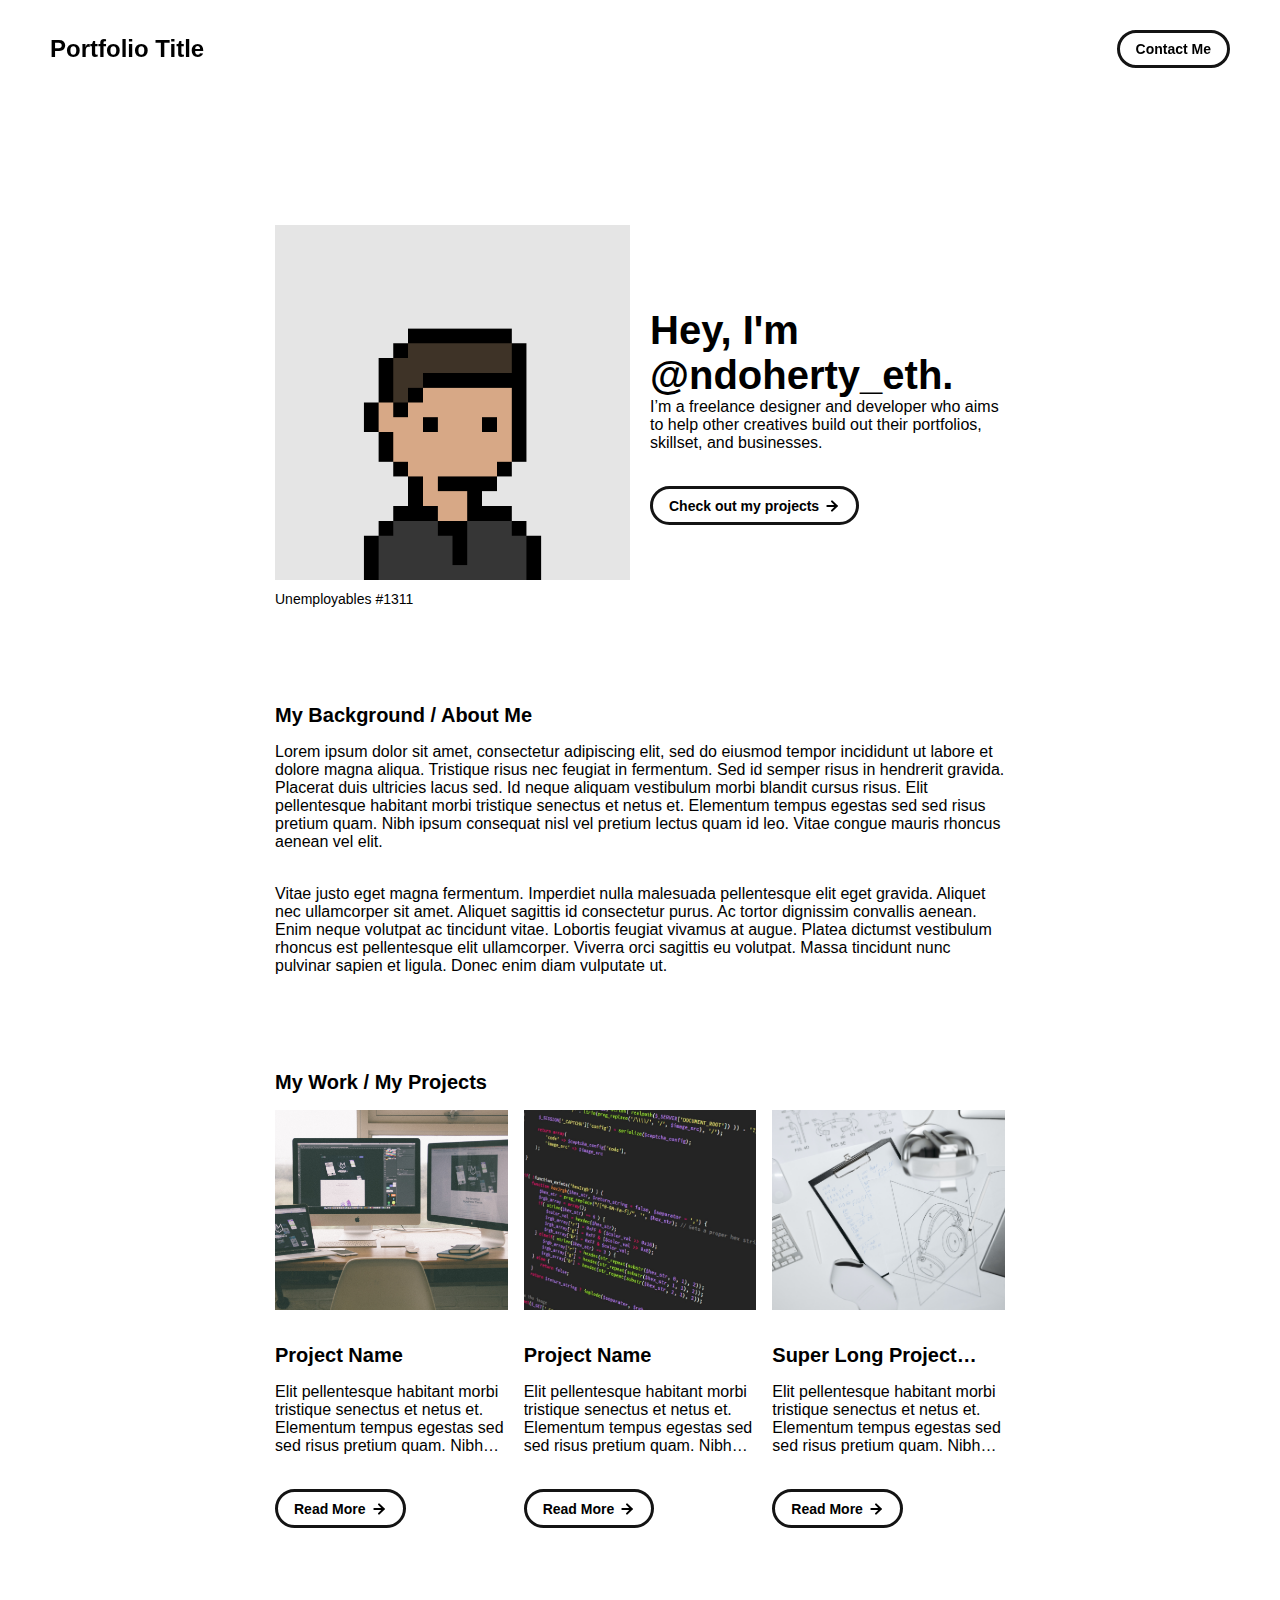
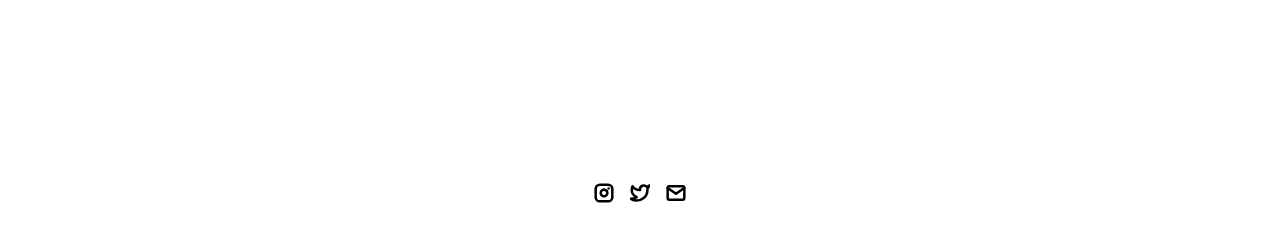
==== index.html @ e97f797e "Initial commit" ====
<!DOCTYPE html>
<html lang="en">
	<head>
		<meta charset="utf-8">

    <!-- 
      TODO

      Upload your Unemployable (or whatever photo you like) to the assets/images folder
      and change the name of the image below to match the uploaded one

      Change the title in the <title> tag to whatever you would like the title of your portfolio to be

      This should be the same across all pages.
     -->
    <link rel="icon" href="./assets/images/1311.png" />
		<title>Unemployables Portfolio</title>
    <meta name="description" content="A portfolio template for the Unemployables community.">
    <meta name="viewport" content="width=device-width, initial-scale=1" />

		<link rel="stylesheet" href="./css/layout.css">
    <link rel="stylesheet" href="./css/typography.css">
    <link rel="stylesheet" href="./css/utilities.css">

		<script defer src="./js/script.js"></script>
	</head>
	<body>
    <!-- NAVBAR -->
    <div class="navbar">
      <a class="nav-title-link" href="./index.html">
        <!-- TODO - Change the "Portfolio Title" to whatever you want displayed in the top left -->
        <span class="nav-title">Portfolio Title</span>
         <!-- TODO - Change the email after 'mailto:' to your email address for contact -->
        <a class="button" href="mailto:whitevans.eth@gmail.com">
          <span class="button-text">Contact Me</span>
        </a>
      </a>
    </div>

    <!-- MAIN PAGE CONTENT -->
    <div id="main-content">

      <!-- PORTFOLIO HEADER -->
      <div id="portfolio-header">
        <div id="portfolio-header-image-container">
          <!-- 
            TODO

            - Change the img "src" attribute to point to the Unemployable image you uploaded (or whatever image).
            - Change the number to point to your Unemployable & replace the OpenSea link with your own
            - If you aren't using an Unemployable as your image, remove the entire "a" element
          -->
          <img src="./assets/images/1311.png" class="portfolio-header-image">
          <a class="no-underline" target="_blank" href="https://opensea.io/assets/0xe0be388ab81c47b0f098d2030a1c9ef190691a8a/1311">
            <span class="image-caption">Unemployables #1311</span>
          </a>
        </div>

          <!-- 
            TODO

            - Change the main-title to whatver you want
            - Change the body-text after that to a quick introduction to what you do
            - Edit the button text if you feel like it. It will link to the projects section below.
          -->
        <div id="portfolio-header-text-container">
            <div class="header-text">
              <span class="main-title">Hey, I'm @ndoherty_eth.</span>
              <div class="body-text">I’m a freelance designer and developer who aims to help other creatives build out their portfolios, skillset, and businesses.</div>
            </div>
            <a class="button" id="my-work-link">
              <span class="button-text">Check out my projects</span> 
              <image src="./assets/icons/arrow-right.svg" class="right-arrow-icon"/>
            </a>
        </div>
      </div>

      <!-- ABOUT SECTION -->
      <!-- 
        TODO

        - Change the subheader-text to whatever header you want
        - Add paragraphs using the <div class="body-text"></div> elements in the "about-section-content"
      -->
      <div id="about-section">
        <span class="subheader-text">My Background / About Me</span>
        <div class="about-section-content">
          <div class="body-text">Lorem ipsum dolor sit amet, consectetur adipiscing elit, sed do eiusmod tempor incididunt ut labore et dolore magna aliqua. Tristique risus nec feugiat in fermentum. Sed id semper risus in hendrerit gravida. Placerat duis ultricies lacus sed. Id neque aliquam vestibulum morbi blandit cursus risus. Elit pellentesque habitant morbi tristique senectus et netus et. Elementum tempus egestas sed sed risus pretium quam. Nibh ipsum consequat nisl vel pretium lectus quam id leo. Vitae congue mauris rhoncus aenean vel elit.</div>
          <div class="body-text">Vitae justo eget magna fermentum. Imperdiet nulla malesuada pellentesque elit eget gravida. Aliquet nec ullamcorper sit amet. Aliquet sagittis id consectetur purus. Ac tortor dignissim convallis aenean. Enim neque volutpat ac tincidunt vitae. Lobortis feugiat vivamus at augue. Platea dictumst vestibulum rhoncus est pellentesque elit ullamcorper. Viverra orci sagittis eu volutpat. Massa tincidunt nunc pulvinar sapien et ligula. Donec enim diam vulputate ut.</div>
        </div>
      </div>

      <!-- PROJECTS / MY WORK SECTION -->
      <div id="my-work-section">
        <!-- TODO - Change the subheader-text to whatever you want the Projects section header to say -->
        <span class="subheader-text">My Work / My Projects</span>

        <div class="projects-container">
          <!-- 
            TODO

            This is where the project cards live. Here's a base level project card for you to copy:
            <div class="project-card">
              <img src="./assets/images/IMAGE_NAME" class="project-image">
              <div class="project-card-text-container">
                <div class="subheader-text project-title">PROJECT_NAME</div>
                <div class="body-text project-card-text">SMALL_PROJECT_DESCRIPTION</div>
              </div>
              <a class="button" href="./project-pages/PROJECT_PAGE_NAME.html">
                <span class="button-text">Read More</span>
                <image src="./assets/icons/arrow-right.svg" class="right-arrow-icon"/>
              </a>
            </div>

            - To add a project to the this area, copy the above, paste it below this comment, and change the following:
                - IMAGE_NAME: the name of the image file in assets/images
                - PROJECT_NAME: the name of the project (keep it short, it only shows 1 line)
                - SMALL_PROJECT_DESCRIPTION: a quick project description (max 4 lines)
                - PROJECT_PAGE_NAME.html: the html filename for the project (must be in project-pages folder)
          -->
          <div class="project-card">
            <img src="./assets/images/desktop.jpeg" class="project-image">
            <div class="project-card-text-container">
              <div class="subheader-text project-title">Project Name</div>
              <div class="body-text project-card-text">Elit pellentesque habitant morbi tristique senectus et netus et. Elementum tempus egestas sed sed risus pretium quam. Nibh ipsum consequat nisl vel pretium</div>
            </div>
            <a class="button" href="./project-pages/project-template.html">
              <span class="button-text">Read More</span>
              <image src="./assets/icons/arrow-right.svg" class="right-arrow-icon"/>
            </a>
          </div>
          <div class="project-card">
            <img src="./assets/images/code.jpeg" class="project-image">
            <div class="project-card-text-container">
              <div class="subheader-text project-title">Project Name</div>
              <div class="body-text project-card-text">Elit pellentesque habitant morbi tristique senectus et netus et. Elementum tempus egestas sed sed risus pretium quam. Nibh ipsum consequat nisl vel pretium</div>
            </div>
            <a class="button" href="./project-pages/project-template.html">
              <span class="button-text">Read More</span>
              <image src="./assets/icons/arrow-right.svg" class="right-arrow-icon"/>
            </a>
          </div>
          <div class="project-card">
            <img src="./assets/images/sketchbook.jpeg" class="project-image">
            <div class="project-card-text-container">
              <div class="subheader-text project-title">Super Long Project Name That Should be Hidden</div>
              <div class="body-text project-card-text">Elit pellentesque habitant morbi tristique senectus et netus et. Elementum tempus egestas sed sed risus pretium quam. Nibh ipsum consequat nisl vel pretium</div>
            </div>
            <a class="button" href="./project-pages/project-template.html">
              <span class="button-text">Read More</span>
              <image src="./assets/icons/arrow-right.svg" class="right-arrow-icon"/>
            </a>
          </div>
        </div>
      </div>
    </div>

    <!-- FOOTER -->
    <div id="footer">
      <!-- 
        TODO - Change href to your Instagram account (can also delete entire "a" element if no Instagram) 

        This should be the same across all pages.
      -->
      <a class="icon-link" target="_blank" href="https://twitter.com/whitevans_eth">
        <image src="./assets/icons/instagram.svg" class="footer-icon"/>
      </a>
      <!-- 
        TODO - Change href to your Twitter account (can also delete entire "a" element if no Twitter) 
      
        This should be the same across all pages.
      -->
      <a class="icon-link" target="_blank" href="https://twitter.com/whitevans_eth">
        <image src="./assets/icons/twitter.svg" class="footer-icon"/>
      </a>
      <!-- 
        TODO - Change the email after "mailto" to your contact email 
      
        This should be the same across all pages.
      -->
      <a class="icon-link" href="mailto:whitevans.eth@gmail.com">
        <image src="./assets/icons/mail.svg" class="footer-icon"/>
      </a>
    </div>

	</body>
</html>
---- css/layout.css ----
* {
  box-sizing: border-box;
}

html {
  text-size-adjust: none;
  -webkit-text-size-adjust: none;
  -moz-text-size-adjust: none;
  -ms-text-size-adjust: none;
}

body {
  margin: 0;
  -webkit-font-smoothing: antialiased;
  -moz-osx-font-smoothing: grayscale;
}




/* Main Page Layout */

#main-content {
  margin: 225px 425px;
  display: flex;
  flex-direction: column;
  gap: 96px;
}




/* Portfolio Header */

#portfolio-header {
  display: flex;
  gap: 20px;
  align-items: center;
}

#portfolio-header-image-container {
  display: flex;
  flex-direction: column;
  gap: 10px;
  flex-basis: 50%;
}

.portfolio-header-image {
  width: 100%;
  height: auto;
}

#portfolio-header-text-container {
  display: flex;
  flex-direction: column;
  gap: 34px;
  flex-basis: 50%;
}




/* About Section */

#about-section {
  display: flex;
  flex-direction: column;
  gap: 16px;
}

.about-section-content {
  display: flex;
  flex-direction: column;
  gap: 34px;
}




/* Project Section */

#my-work-section {
  display: flex;
  flex-direction: column;
  gap: 16px;
}

.projects-container {
  display: flex;
  gap: 34px 16px;
  flex-wrap: wrap;
}

    /* Project Cards */

    .project-card {
      max-width: calc((100% - 32px) / 3);
      display: flex;
      flex-direction: column;
      gap: 34px;
    }

    .project-card-text-container {
      flex-direction: column;
      display: flex;
      gap: 16px
    }

    .project-image {
      width: 100%;
      height: 200px;
      object-fit: cover;
      object-position: center;
    }




/* Project Pages */

#project-header {
  display: flex;
  flex-direction: column;
  gap: 16px;
}

.project-header-image {
  width: 100%;
  height: auto;
}

#project-details {
  display: flex;
  flex-direction: column;
  gap: 16px;
}

.project-details-content {
  display: flex;
  flex-direction: column;
  gap: 34px;
}

    /* Project Gallery */

    #project-gallery {
      display: flex;
      flex-direction: column;
      gap: 16px;
    }

    .project-gallery-content {
      display: flex;
      flex-wrap: wrap;
      gap: 34px 16px;
    }

    .gallery-image-container {
      width: 100%;
      display: flex;
      flex-direction: column;
      gap: 10px;
    }

    .gallery-image-container.half-width {
      width: calc((100% - 16px) / 2);
    }

    .gallery-image {
      width: 100%;
      height: auto;
    }


/* Extra Extra large devices (large laptops and desktops, 1200px and below) */
@media only screen and (max-width: 1600px) {
  #main-content {
    margin: 225px 275px;
  }
}

/* Extra large devices (large laptops and desktops, 1200px and below) */
@media only screen and (max-width: 1200px) {
  #main-content {
    margin: 225px 175px;
  }
}

/* Large devices (laptops/desktops, 1000px and below) */
@media only screen and (max-width: 1000px) {
  #main-content {
    margin: 225px 75px;
  }
}

/* Small devices (portrait tablets and large phones, 800px and below) */
@media only screen and (max-width: 800px) {
  #main-content {
    margin: 150px 50px;
  }

  #portfolio-header {
    flex-direction: column;
  }

  .project-card {
    max-width: calc((100% - 16px) / 2);
  }
}

/* Small devices (portrait tablets and large phones, 600px and below) */
@media only screen and (max-width: 600px) {
  #main-content {
    margin: 125px 20px;
  }

  .project-card {
    max-width: 100%;
  }
}
---- css/typography.css ----
body {
  font-family: "Helvetica Neue", Helvetica, Arial, sans-serif;
}

.nav-title {
  font-weight: 700;
  font-size: 24px;
}

.button-text {
  font-size: 14px;
  font-weight: 700;
}

.image-caption {
  font-size: 14px;
  font-weight: 500;
}

.main-title {
  font-size: 40px;
  font-weight: 700;
}

.subheader-text {
  font-size: 20px;
  font-weight: 700;
}

.body-text {
  font-size: 16px;
  font-weight: 500;
}

.project-card-text {
  overflow: hidden;
  text-overflow: ellipsis;
  display: -webkit-box;
  -webkit-line-clamp: 4;
  -webkit-box-orient: vertical;
}

.project-title {
  overflow: hidden;
  text-overflow: ellipsis;
  display: -webkit-box;
  -webkit-line-clamp: 1;
  -webkit-box-orient: vertical;
}
---- css/utilities.css ----
/* Icons */

.right-arrow-icon {
  width: 16px;
  height: 16px;
  margin-top: 1px;
}

.footer-icon {
  width: 20px;
  height: 20px;
}

a.icon-link {
  transition: transform 200ms ease-in-out;
}

a.icon-link:hover {
  cursor: pointer;
  stroke-width: 5;
  margin: 0;
  transform: rotate(15deg);
}


/* Navbar Styling */

.navbar {
  width: 100%;
  padding: 30px 50px;
  display: flex;
  justify-content: space-between;
  align-items: center;
  position: fixed;
  top: 0;
  left: 0;
}

.nav-title-link {
  color: black;
  text-decoration: none;
}

.nav-title-link:hover {
  text-decoration: underline;
}

/* Small devices (portrait tablets and large phones, 800px and below) */
@media only screen and (max-width: 800px) {
  .navbar {
    padding: 20px 20px;
    background-color: white
  }
}


/* Button Styling */

a.button {
  padding: 8px 16px;
  border: 3px solid #141414;
  border-radius: 50px;
  color: black;
  text-decoration: none;
  width: fit-content;
  display: flex;
  gap: 5px;
  align-items: center;
}

a.button:hover {
  text-decoration: underline;
  text-decoration-thickness: 2px;
  cursor: pointer;
}


/* Footer Styling */

#footer {
  width: 100%;
  display: flex;
  padding: 30px 50px;
  justify-content: center;
  align-items: center;
  gap: 16px;
}

/* Link Styling */
a.no-underline {
  text-decoration: none;
  color: black
}

a.no-underline:hover {
  text-decoration: underline;
  cursor: pointer;
}

/* Small devices (portrait tablets and large phones, 800px and below) */
@media only screen and (max-width: 800px) {
  #footer {
    padding: 20px 20px;
  }
}
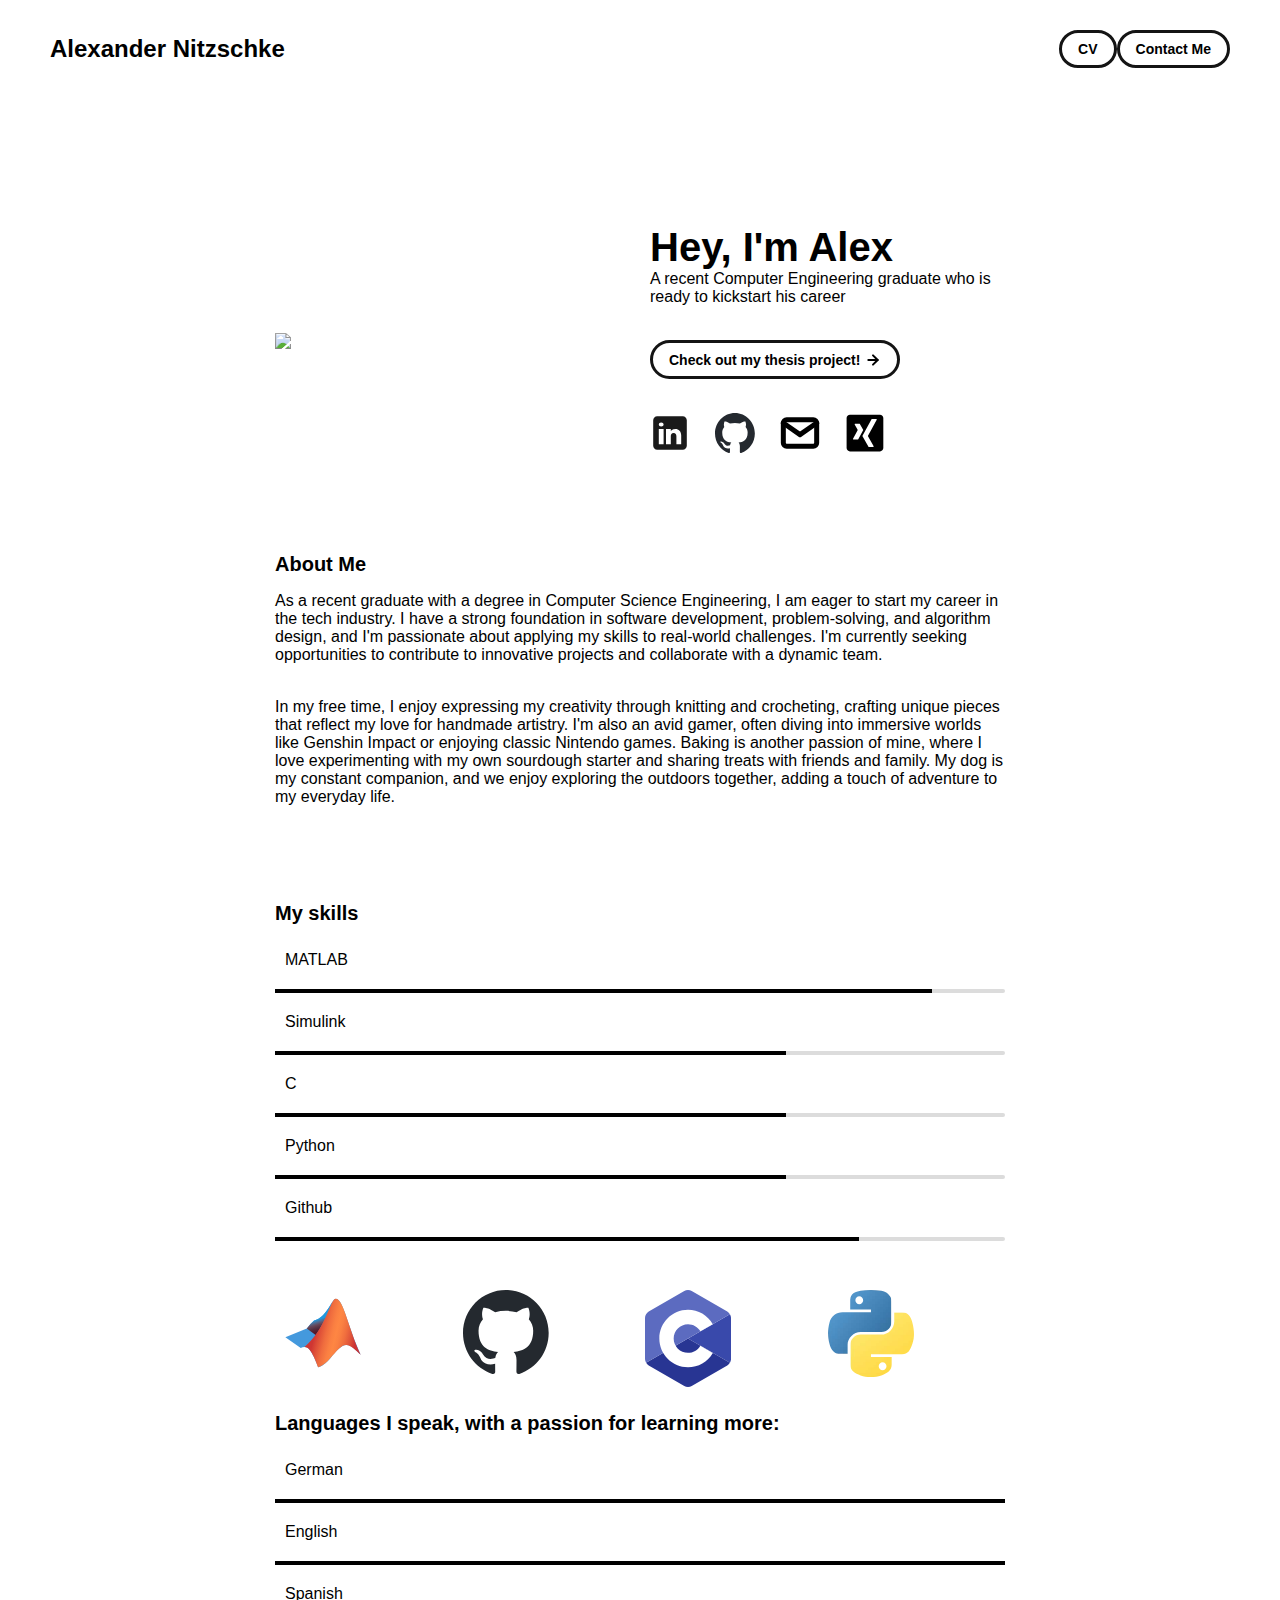
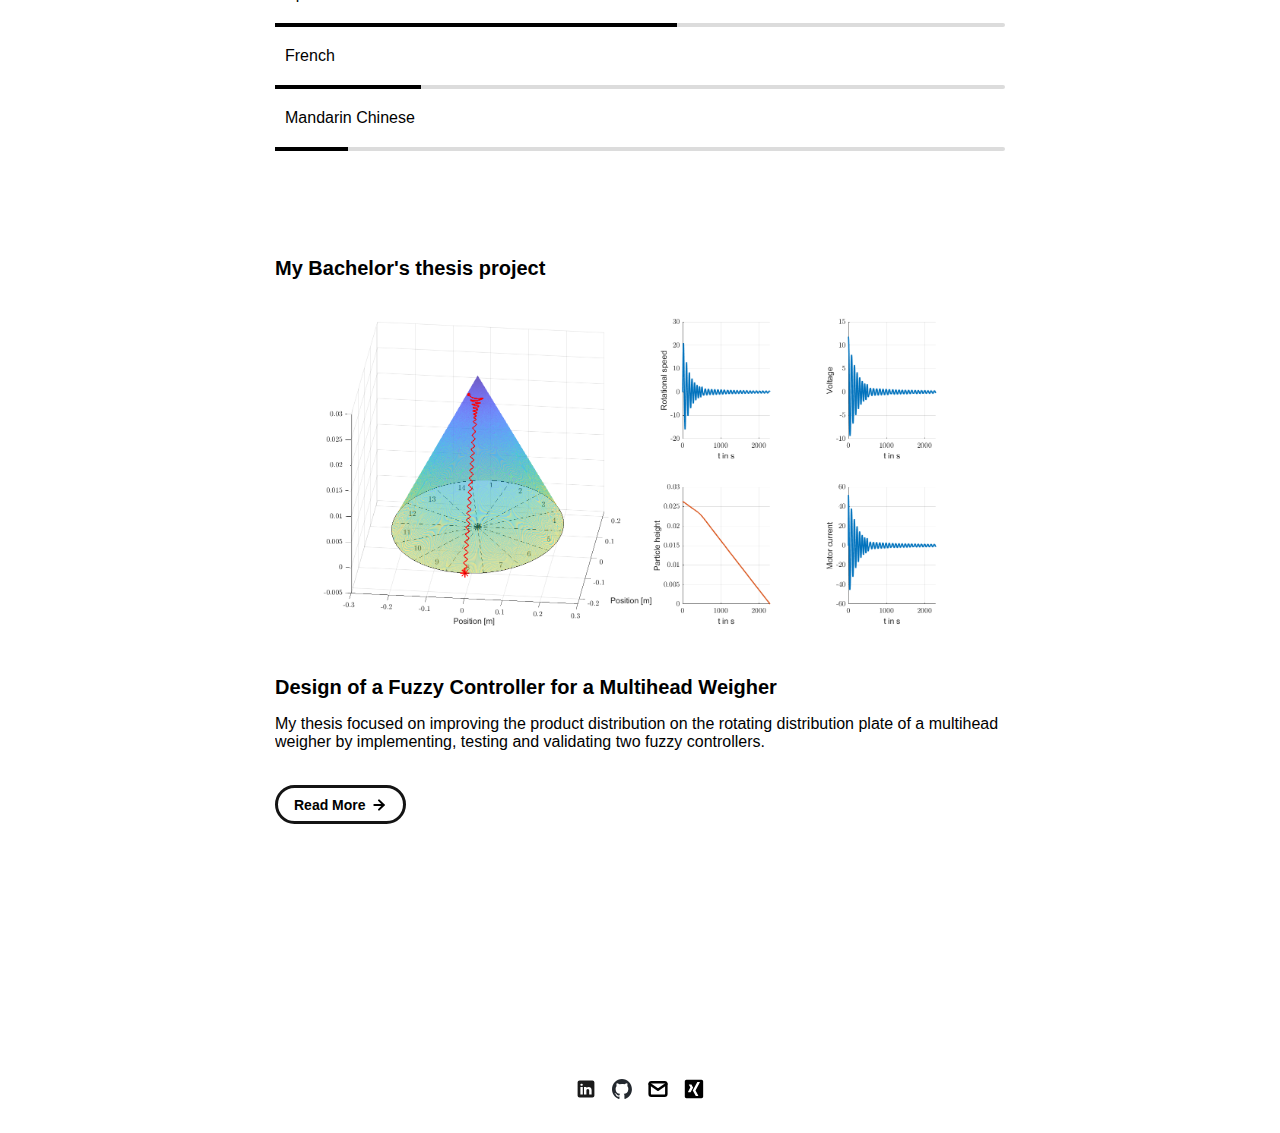
==== commit 68e0cd14: "Updated site" ====
--- a/index.html
+++ b/index.html
@@ -4,7 +4,7 @@
 		<meta charset="utf-8">
 
     <!-- 
-      TODO
+      DONE
 
       Upload your Unemployable (or whatever photo you like) to the assets/images folder
       and change the name of the image below to match the uploaded one
@@ -14,8 +14,8 @@
       This should be the same across all pages.
      -->
     <link rel="icon" href="./assets/images/1311.png" />
-		<title>Unemployables Portfolio</title>
-    <meta name="description" content="A portfolio template for the Unemployables community.">
+		<title>Alexander Nitzschke</title>
+    <meta name="description" content="Alexander Nitzschke">
     <meta name="viewport" content="width=device-width, initial-scale=1" />
 
 		<link rel="stylesheet" href="./css/layout.css">
@@ -28,12 +28,22 @@
     <!-- NAVBAR -->
     <div class="navbar">
       <a class="nav-title-link" href="./index.html">
-        <!-- TODO - Change the "Portfolio Title" to whatever you want displayed in the top left -->
-        <span class="nav-title">Portfolio Title</span>
-         <!-- TODO - Change the email after 'mailto:' to your email address for contact -->
-        <a class="button" href="mailto:whitevans.eth@gmail.com">
-          <span class="button-text">Contact Me</span>
-        </a>
+        <!-- TODO DONE - Change the "Portfolio Title" to whatever you want displayed in the top left -->
+        <span class="nav-title">Alexander Nitzschke</span>
+         <!-- TODO DONE- Change the email after 'mailto:' to your email address for contact -->
+
+        <div class="button-container">
+
+          <a class="button" href="cv.html">
+            <span class="button-text">CV</span>
+          </a>
+
+          <a class="button" href="contact.html">
+            <span class="button-text">Contact Me</span>
+          </a>
+
+          
+        </div>
       </a>
     </div>
 
@@ -43,57 +53,151 @@
       <!-- PORTFOLIO HEADER -->
       <div id="portfolio-header">
         <div id="portfolio-header-image-container">
-          <!-- 
-            TODO
-
-            - Change the img "src" attribute to point to the Unemployable image you uploaded (or whatever image).
-            - Change the number to point to your Unemployable & replace the OpenSea link with your own
-            - If you aren't using an Unemployable as your image, remove the entire "a" element
-          -->
-          <img src="./assets/images/1311.png" class="portfolio-header-image">
-          <a class="no-underline" target="_blank" href="https://opensea.io/assets/0xe0be388ab81c47b0f098d2030a1c9ef190691a8a/1311">
-            <span class="image-caption">Unemployables #1311</span>
-          </a>
-        </div>
-
-          <!-- 
-            TODO
-
-            - Change the main-title to whatver you want
-            - Change the body-text after that to a quick introduction to what you do
-            - Edit the button text if you feel like it. It will link to the projects section below.
-          -->
+          
+          <img src="./assets/images/foto.jpg" class="portfolio-header-image">
+          
+        </div>
         <div id="portfolio-header-text-container">
             <div class="header-text">
-              <span class="main-title">Hey, I'm @ndoherty_eth.</span>
-              <div class="body-text">I’m a freelance designer and developer who aims to help other creatives build out their portfolios, skillset, and businesses.</div>
+              <span class="main-title">Hey, I'm Alex</span>
+              <div class="body-text">A recent Computer Engineering graduate who is ready to kickstart his career</div>
             </div>
             <a class="button" id="my-work-link">
-              <span class="button-text">Check out my projects</span> 
+              <span class="button-text">Check out my thesis project!</span> 
               <image src="./assets/icons/arrow-right.svg" class="right-arrow-icon"/>
             </a>
-        </div>
-      </div>
-
-      <!-- ABOUT SECTION -->
-      <!-- 
-        TODO
-
-        - Change the subheader-text to whatever header you want
-        - Add paragraphs using the <div class="body-text"></div> elements in the "about-section-content"
-      -->
+
+            <div id="portfolio-header-social-container">
+              <a class="icon-link" target="_blank" href="https://www.linkedin.com/in/alexandernitzschke">
+                <image src="./assets/icons/linkedin-icon.svg" class="social-icon"/>
+              </a>
+              <a class="icon-link" target="_blank" href="https://github.com/alexandernit">
+                <image src="./assets/icons/github-mark.svg" class="social-icon"/>
+              </a>
+              <a class="icon-link" target="_blank" href="contact.html">
+                <image src="./assets/icons/mail.svg" class="social-icon"/>
+              </a>
+              <a class="icon-link" target="_blank" href="https://www.xing.com/profile/Alexander_Nitzschke3">
+                <image src="./assets/icons/xing-icon.svg" class="social-icon"/>
+              </a>
+            </div>
+        </div>
+      </div>
+      
+
       <div id="about-section">
-        <span class="subheader-text">My Background / About Me</span>
+        <span class="subheader-text">About Me</span>
         <div class="about-section-content">
-          <div class="body-text">Lorem ipsum dolor sit amet, consectetur adipiscing elit, sed do eiusmod tempor incididunt ut labore et dolore magna aliqua. Tristique risus nec feugiat in fermentum. Sed id semper risus in hendrerit gravida. Placerat duis ultricies lacus sed. Id neque aliquam vestibulum morbi blandit cursus risus. Elit pellentesque habitant morbi tristique senectus et netus et. Elementum tempus egestas sed sed risus pretium quam. Nibh ipsum consequat nisl vel pretium lectus quam id leo. Vitae congue mauris rhoncus aenean vel elit.</div>
-          <div class="body-text">Vitae justo eget magna fermentum. Imperdiet nulla malesuada pellentesque elit eget gravida. Aliquet nec ullamcorper sit amet. Aliquet sagittis id consectetur purus. Ac tortor dignissim convallis aenean. Enim neque volutpat ac tincidunt vitae. Lobortis feugiat vivamus at augue. Platea dictumst vestibulum rhoncus est pellentesque elit ullamcorper. Viverra orci sagittis eu volutpat. Massa tincidunt nunc pulvinar sapien et ligula. Donec enim diam vulputate ut.</div>
-        </div>
-      </div>
+          <div class="body-text">As a recent graduate with a degree in Computer Science Engineering, I am eager to start my career in the tech industry. I have a strong foundation in software development, problem-solving, and algorithm design, and I'm passionate about applying my skills to real-world challenges. I'm currently seeking opportunities to contribute to innovative projects and collaborate with a dynamic team.</div>
+          <div class="body-text">In my free time, I enjoy expressing my creativity through knitting and crocheting, crafting unique pieces that reflect my love for handmade artistry. I'm also an avid gamer, often diving into immersive worlds like Genshin Impact or enjoying classic Nintendo games. Baking is another passion of mine, where I love experimenting with my own sourdough starter and sharing treats with friends and family. My dog is my constant companion, and we enjoy exploring the outdoors together, adding a touch of adventure to my everyday life.</div>
+        </div>
+      </div>
+
+      <div id="my-skills-section">
+        <span class="subheader-text">My skills</span>
+
+        <div class="skills-section-content">
+        <div class="skills">
+        <div class="skill">
+            <div class="skill-name">MATLAB</div>
+            <div class="skill-bar">
+              <div class="skill-per" per="90%" style="max-width: 90%"></div>
+            </div>
+        </div>
+
+        <div class="skill">
+          <div class="skill-name">Simulink</div>
+          <div class="skill-bar">
+            <div class="skill-per" per="70%" style="max-width: 70%"></div>
+          </div>
+        </div>
+
+        <div class="skill">
+          <div class="skill-name">C</div>
+          <div class="skill-bar">
+            <div class="skill-per" per="70%" style="max-width: 70%"></div>
+          </div>
+        </div>
+
+        <div class="skill">
+          <div class="skill-name">Python</div>
+          <div class="skill-bar">
+            <div class="skill-per" per="70%" style="max-width: 70%"></div>
+          </div>
+        </div>
+
+        <div class="skill">
+          <div class="skill-name">Github</div>
+          <div class="skill-bar">
+            <div class="skill-per" per="80%" style="max-width: 80%"></div>
+          </div>
+        </div>
+      </div>
+
+      <div class="icon-row">
+        <div class="icon-column">
+          <img src="assets/icons/matlab-icon.svg" alt="Matlab" style="width: 50%">
+        </div>
+        <div class="icon-column">
+          <img src="assets/icons/github-mark.svg" alt="Github" style="width: 50%">
+        </div>
+        <div class="icon-column">
+          <img src="assets/icons/c-icon.svg" alt="C" style="width: 50%">
+        </div>
+        <div class="icon-column">
+          <img src="assets/icons/python-icon.svg" alt="Python" style="width: 50%">
+        </div>
+      </div>
+    </div>
+
+      <div id="my-skills-section">
+        <span class="subheader-text">Languages I speak, with a passion for learning more:</span>
+
+        <div class="skills">
+          <div class="skill">
+              <div class="skill-name">German</div>
+              <div class="skill-bar">
+                <div class="skill-per" per="100%" style="max-width: 100%"></div>
+              </div>
+          </div>
+
+        <div class="skill">
+          <div class="skill-name">English</div>
+          <div class="skill-bar">
+            <div class="skill-per" per="100%" style="max-width: 100%"></div>
+          </div>
+        </div>
+
+        <div class="skill">
+          <div class="skill-name">Spanish</div>
+          <div class="skill-bar">
+            <div class="skill-per" per="55%" style="max-width: 55%"></div>
+          </div>
+        </div>
+
+        <div class="skill">
+          <div class="skill-name">French</div>
+          <div class="skill-bar">
+            <div class="skill-per" per="20%" style="max-width: 20%"></div>
+          </div>
+        </div>
+
+        <div class="skill">
+          <div class="skill-name">Mandarin Chinese</div>
+          <div class="skill-bar">
+            <div class="skill-per" per="10%" style="max-width: 10%"></div>
+          </div>
+        </div>
+
+        
+      </div>
+    </div>
+  </div>
 
       <!-- PROJECTS / MY WORK SECTION -->
       <div id="my-work-section">
         <!-- TODO - Change the subheader-text to whatever you want the Projects section header to say -->
-        <span class="subheader-text">My Work / My Projects</span>
+        <span class="subheader-text">My Bachelor's thesis project</span>
 
         <div class="projects-container">
           <!-- 
@@ -119,67 +223,38 @@
                 - PROJECT_PAGE_NAME.html: the html filename for the project (must be in project-pages folder)
           -->
           <div class="project-card">
-            <img src="./assets/images/desktop.jpeg" class="project-image">
+            <img src="./assets/icons/fuzzybild.svg" class="project-image">
             <div class="project-card-text-container">
-              <div class="subheader-text project-title">Project Name</div>
-              <div class="body-text project-card-text">Elit pellentesque habitant morbi tristique senectus et netus et. Elementum tempus egestas sed sed risus pretium quam. Nibh ipsum consequat nisl vel pretium</div>
-            </div>
-            <a class="button" href="./project-pages/project-template.html">
+              <div class="subheader-text project-title">Design of a Fuzzy Controller for a Multihead Weigher</div>
+              <div class="body-text project-card-text">My thesis focused on improving the product distribution on the rotating distribution plate of a multihead weigher by implementing, testing and validating two fuzzy controllers.</div>
+            </div>
+            <a class="button" href="./bachelorthesis.html">
               <span class="button-text">Read More</span>
               <image src="./assets/icons/arrow-right.svg" class="right-arrow-icon"/>
             </a>
           </div>
-          <div class="project-card">
-            <img src="./assets/images/code.jpeg" class="project-image">
-            <div class="project-card-text-container">
-              <div class="subheader-text project-title">Project Name</div>
-              <div class="body-text project-card-text">Elit pellentesque habitant morbi tristique senectus et netus et. Elementum tempus egestas sed sed risus pretium quam. Nibh ipsum consequat nisl vel pretium</div>
-            </div>
-            <a class="button" href="./project-pages/project-template.html">
-              <span class="button-text">Read More</span>
-              <image src="./assets/icons/arrow-right.svg" class="right-arrow-icon"/>
-            </a>
-          </div>
-          <div class="project-card">
-            <img src="./assets/images/sketchbook.jpeg" class="project-image">
-            <div class="project-card-text-container">
-              <div class="subheader-text project-title">Super Long Project Name That Should be Hidden</div>
-              <div class="body-text project-card-text">Elit pellentesque habitant morbi tristique senectus et netus et. Elementum tempus egestas sed sed risus pretium quam. Nibh ipsum consequat nisl vel pretium</div>
-            </div>
-            <a class="button" href="./project-pages/project-template.html">
-              <span class="button-text">Read More</span>
-              <image src="./assets/icons/arrow-right.svg" class="right-arrow-icon"/>
-            </a>
-          </div>
+          
+          
         </div>
       </div>
     </div>
 
     <!-- FOOTER -->
     <div id="footer">
-      <!-- 
-        TODO - Change href to your Instagram account (can also delete entire "a" element if no Instagram) 
-
-        This should be the same across all pages.
-      -->
-      <a class="icon-link" target="_blank" href="https://twitter.com/whitevans_eth">
-        <image src="./assets/icons/instagram.svg" class="footer-icon"/>
-      </a>
-      <!-- 
-        TODO - Change href to your Twitter account (can also delete entire "a" element if no Twitter) 
+      <a class="icon-link" target="_blank" href="https://www.linkedin.com/in/alexandernitzschke">
+        <image src="./assets/icons/linkedin-icon.svg" class="footer-icon"/>
+      </a>
       
-        This should be the same across all pages.
-      -->
-      <a class="icon-link" target="_blank" href="https://twitter.com/whitevans_eth">
-        <image src="./assets/icons/twitter.svg" class="footer-icon"/>
-      </a>
-      <!-- 
-        TODO - Change the email after "mailto" to your contact email 
+      <a class="icon-link" target="_blank" href="https://github.com/alexandernit">
+        <image src="./assets/icons/github-mark.svg" class="footer-icon"/>
+      </a>
       
-        This should be the same across all pages.
-      -->
-      <a class="icon-link" href="mailto:whitevans.eth@gmail.com">
+      <a class="icon-link" href="contact.html">
         <image src="./assets/icons/mail.svg" class="footer-icon"/>
+      </a>
+
+      <a class="icon-link" href="https://www.xing.com/profile/Alexander_Nitzschke3">
+        <image src="./assets/icons/xing-icon.svg" class="footer-icon"/>
       </a>
     </div>
 
--- a/css/layout.css
+++ b/css/layout.css
@@ -27,6 +27,13 @@
   gap: 96px;
 }
 
+/* Main Content with less Gap*/
+#tight {
+  margin: 225px 425px;
+  display: flex;
+  flex-direction: column;
+  gap: 6px;
+}
 
 
 
@@ -57,6 +64,13 @@
   flex-basis: 50%;
 }
 
+#portfolio-header-social-container {
+  display: flex;
+  flex-direction: row;
+  align-items: center;
+  column-gap: 25px;
+}
+
 
 
 
@@ -74,7 +88,24 @@
   gap: 34px;
 }
 
-
+/* Skills Section */
+#my-skills-section {
+  display: flex;
+  flex-direction: column;
+  gap: 16px;
+}
+
+.skills-section-content {
+  display: flex;
+  flex-direction: column;
+  gap: 34px;
+}
+
+.two-skills-section-content{
+  display: flex;
+  flex-direction: column;
+  gap: 16px;
+}
 
 
 /* Project Section */
@@ -94,7 +125,8 @@
     /* Project Cards */
 
     .project-card {
-      max-width: calc((100% - 32px) / 3);
+      /*max-width: calc((100% - 32px) / 3);*/
+      max-width: 100%;
       display: flex;
       flex-direction: column;
       gap: 34px;
@@ -108,7 +140,7 @@
 
     .project-image {
       width: 100%;
-      height: 200px;
+      /*height: 300px;*/
       object-fit: cover;
       object-position: center;
     }
@@ -162,6 +194,30 @@
       gap: 10px;
     }
 
+    .gallery-image-container-gif {
+      width: 80%;
+      display: flex;
+      gap: 10px;
+      align-items: center;
+      flex-direction: column;
+      align-self: center;
+    }
+
+    .gallery-image-container-results {
+      width: 60%;
+      display: flex;
+      flex-direction: column;
+      align-self: center;
+      align-items: center;
+      gap: 10px;
+    }
+
+    .latex-image {
+      display: flex;
+      width: 45%;
+      align-self: center;
+    }
+
     .gallery-image-container.half-width {
       width: calc((100% - 16px) / 2);
     }
--- a/css/typography.css
+++ b/css/typography.css
@@ -17,8 +17,18 @@
   font-weight: 500;
 }
 
+.image-caption-small {
+  font-size: 10px;
+  font-weight: 500;
+}
+
 .main-title {
   font-size: 40px;
+  font-weight: 700;
+}
+
+.header-text {
+  font-size: 36px;
   font-weight: 700;
 }
 
@@ -27,10 +37,44 @@
   font-weight: 700;
 }
 
+.subsubheader-text {
+  font-size: 15px;
+  font-weight: 700;
+}
+
 .body-text {
   font-size: 16px;
   font-weight: 500;
 }
+
+.bold-body-text {
+  font-size: 16px;
+  font-weight: 700;
+}
+
+.tab{
+  display: inline-block;
+  margin-left: 10px;
+}
+
+li {
+  margin: 15px;
+}
+
+.cv-item {
+  display: flex;
+  justify-content: space-between;
+  margin-bottom: 10px; /* Adjust spacing as needed */
+}
+
+.degree {
+  text-align: left;
+}
+
+.dates {
+  text-align: right;
+}
+
 
 .project-card-text {
   overflow: hidden;
--- a/css/utilities.css
+++ b/css/utilities.css
@@ -12,6 +12,11 @@
   height: 20px;
 }
 
+.social-icon {
+  width: 40px;
+  height: 40px;
+}
+
 a.icon-link {
   transition: transform 200ms ease-in-out;
 }
@@ -20,9 +25,18 @@
   cursor: pointer;
   stroke-width: 5;
   margin: 0;
-  transform: rotate(15deg);
+  transform: rotate(5deg);  /*was 15deg*/
 }
 
+/* Horizontal line */
+hr {
+  display: block;
+  height: 1px;
+  border: 0;
+  border-top: 1px solid #ccc;
+  margin: 1em 0;
+  padding: 0;
+}
 
 /* Navbar Styling */
 
@@ -35,6 +49,12 @@
   position: fixed;
   top: 0;
   left: 0;
+  background-color: white;
+}
+
+.button-container {
+  display: flex;
+  justify-content: space-between;
 }
 
 .nav-title-link {
@@ -103,4 +123,44 @@
   #footer {
     padding: 20px 20px;
   }
+}
+
+/* Skills */
+
+#skills {
+  /*width: 100%;*/
+  max-width: 800px;
+  padding: 0 20px;
+}
+
+.skill-name {
+  padding: 10px 10px;
+  font-weight: 400;
+  color: black;
+  margin: 20 px 0;
+  display: flex;
+}
+
+.skill-bar {
+  height: 4 px;
+  background: gainsboro;
+  border-radius: 3px;
+  margin: 10px 0;
+}
+
+.skill-per {
+  height: 4px;
+  background: black;
+  border-radius: 3 px;
+  /*position: relative;*/
+}
+
+/* icon row */
+.icon-row {
+  display: flex;
+}
+
+.icon-column {
+  flex: 25%;
+  padding: 5px;
 }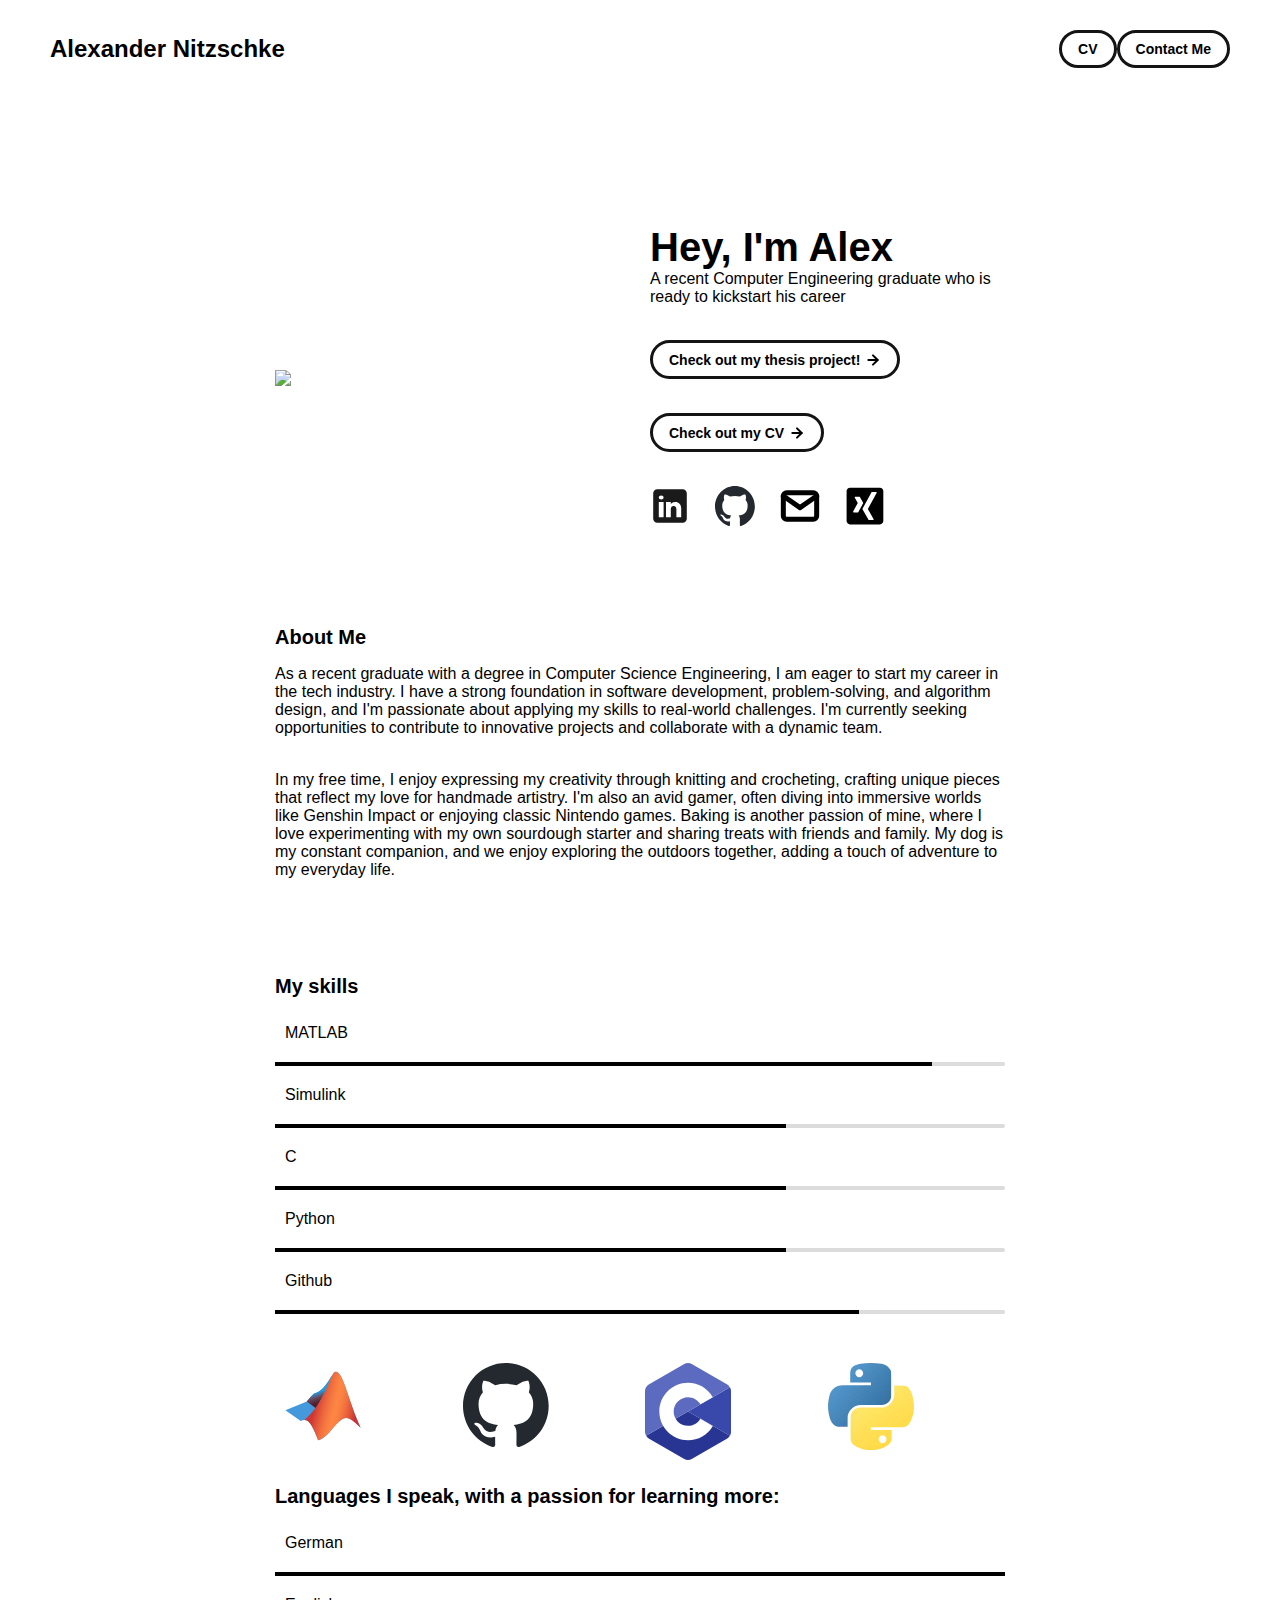
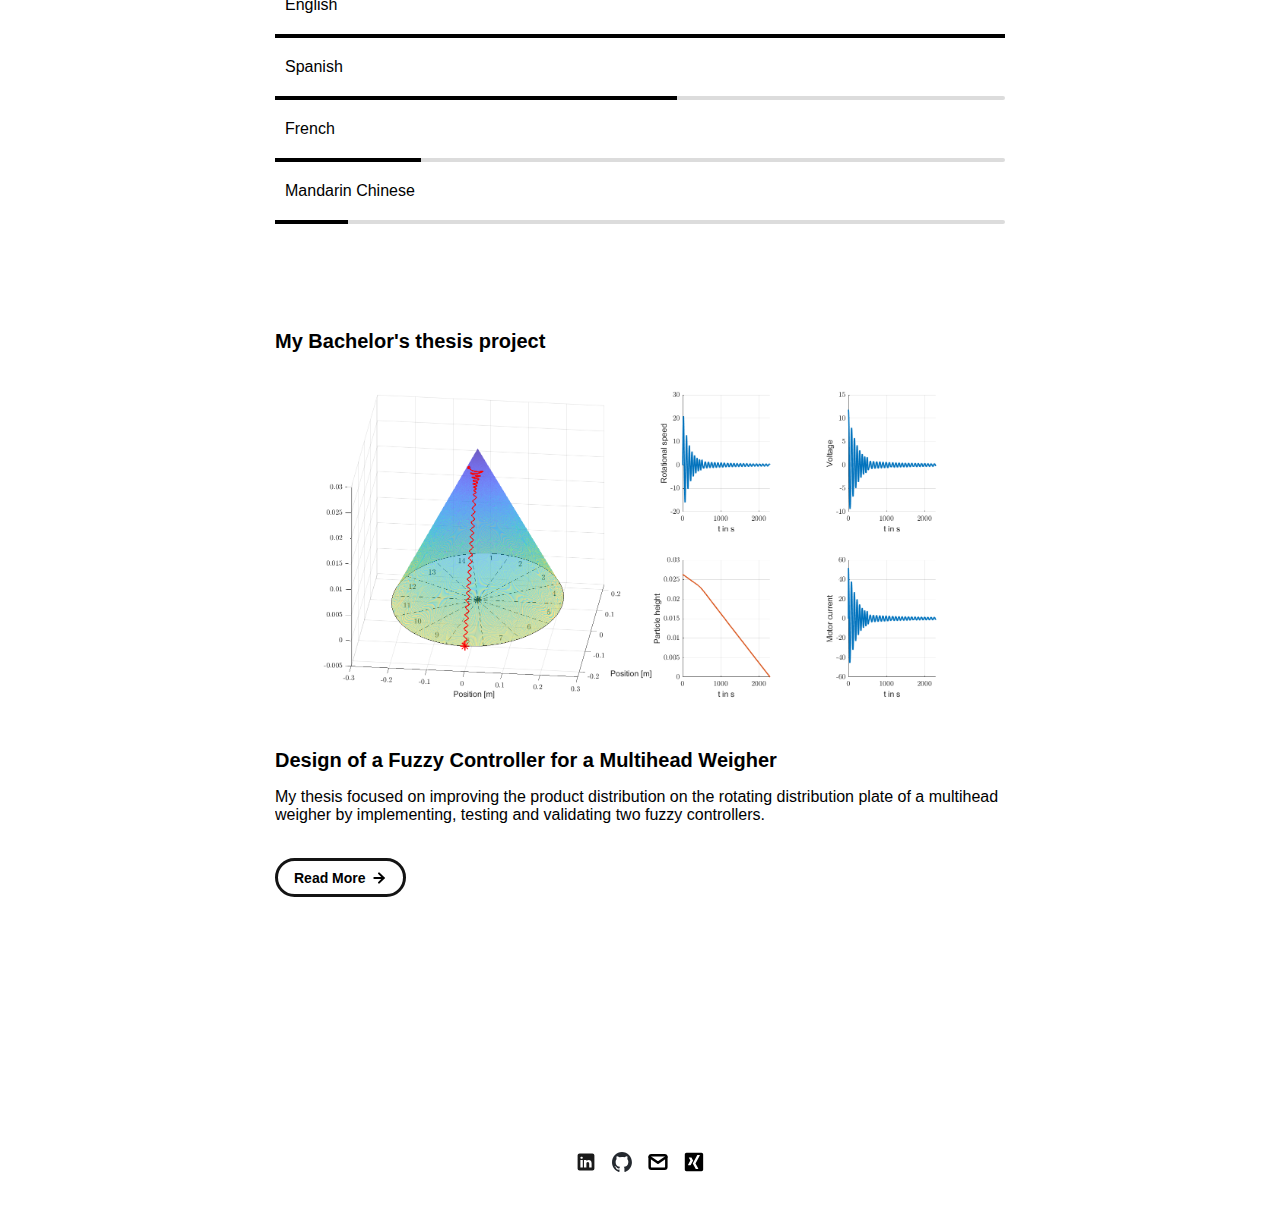
==== commit c42af635: "Added CV Button to front page" ====
--- a/index.html
+++ b/index.html
@@ -64,6 +64,10 @@
             </div>
             <a class="button" id="my-work-link">
               <span class="button-text">Check out my thesis project!</span> 
+              <image src="./assets/icons/arrow-right.svg" class="right-arrow-icon"/>
+            </a>
+            <a class="button" id="my-work-link" href="cv.html">
+              <span class="button-text">Check out my CV</span> 
               <image src="./assets/icons/arrow-right.svg" class="right-arrow-icon"/>
             </a>
 
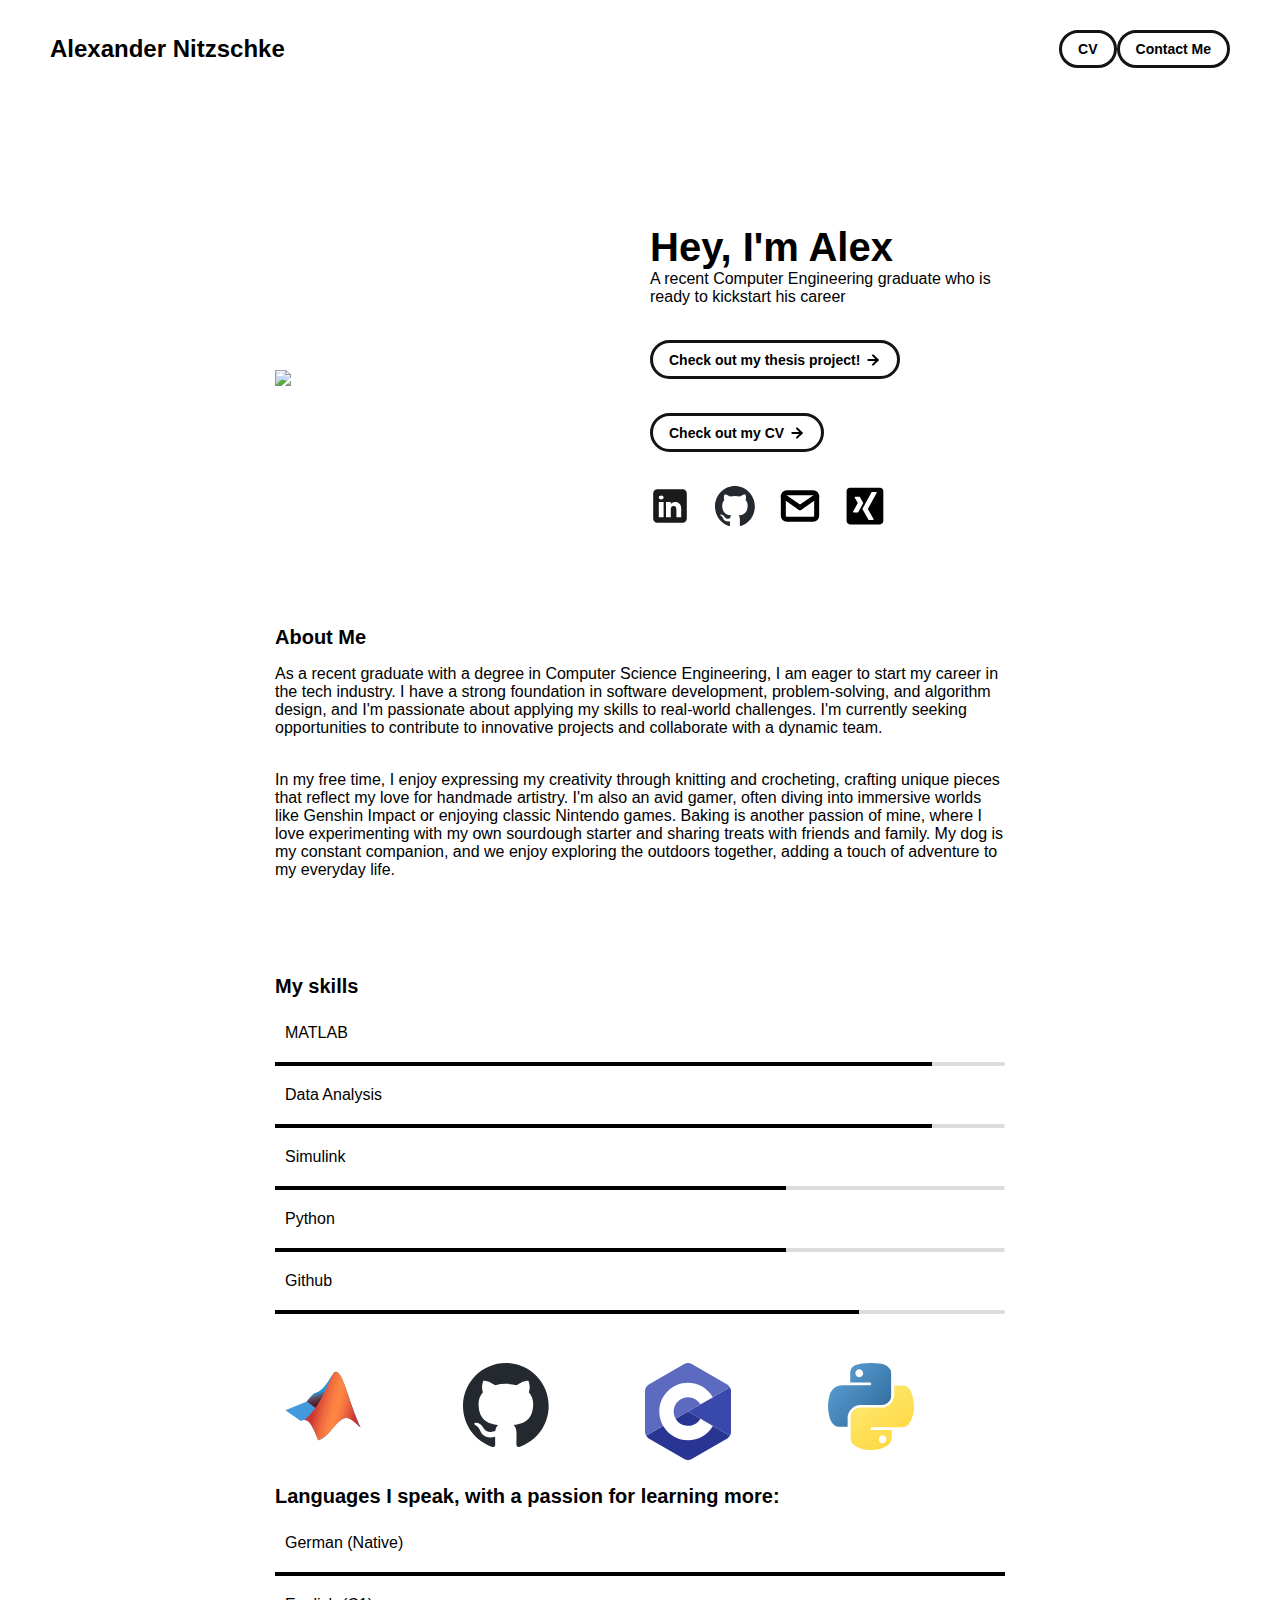
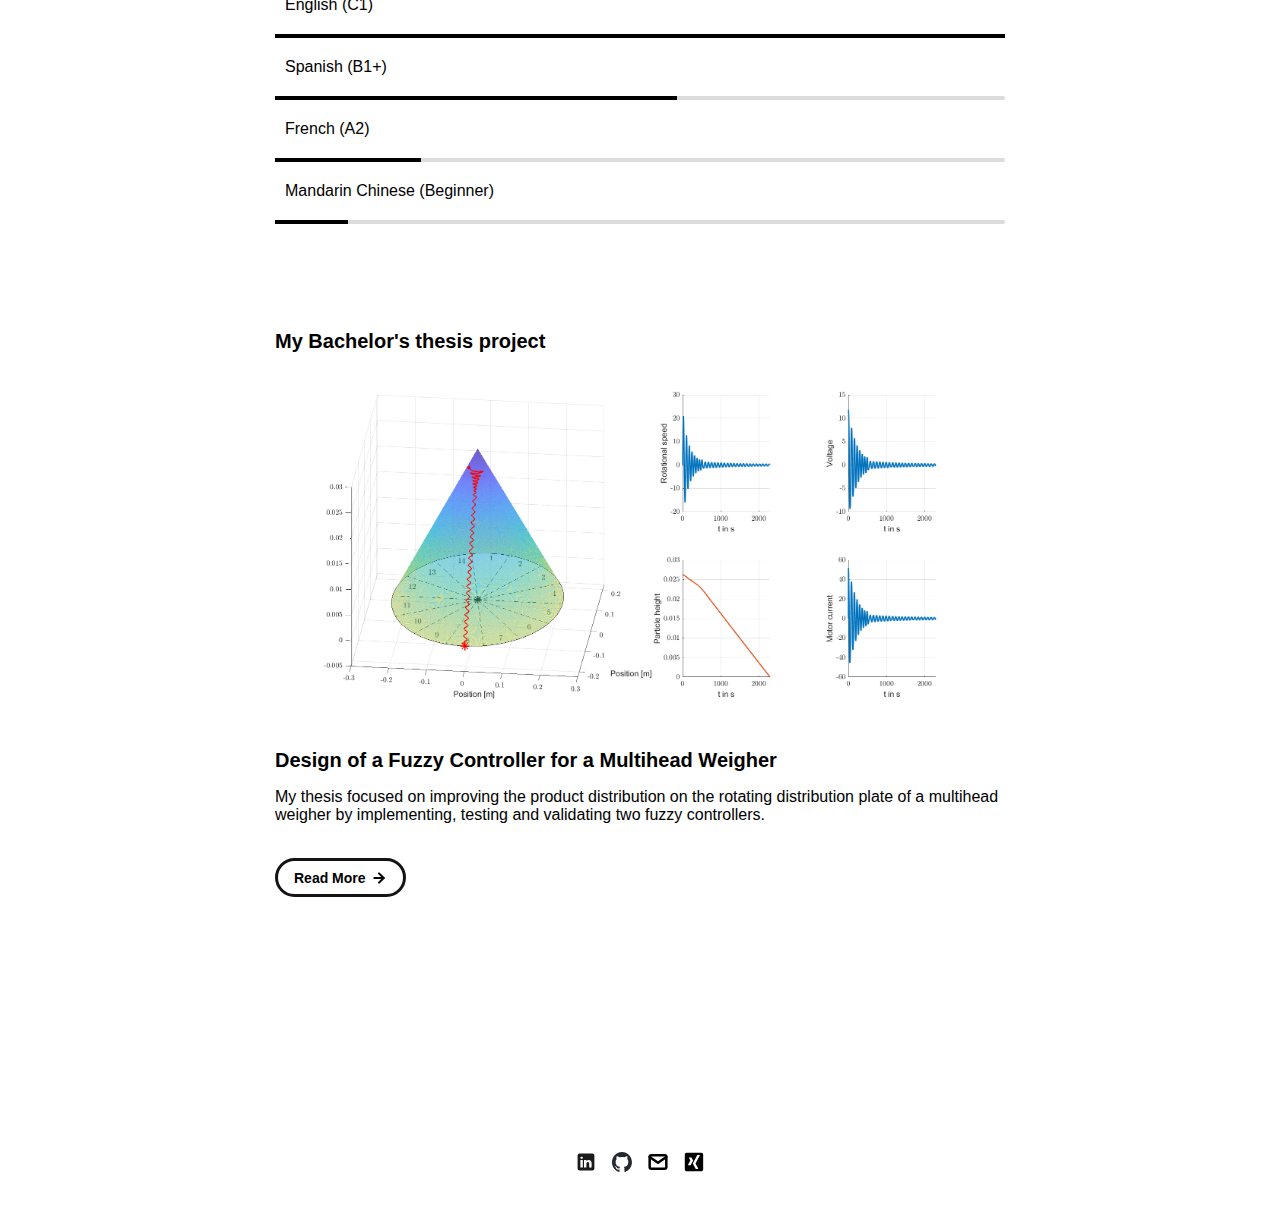
==== commit 39a36d6a: "front page changes (skills and language)" ====
--- a/index.html
+++ b/index.html
@@ -110,14 +110,14 @@
         </div>
 
         <div class="skill">
+          <div class="skill-name">Data Analysis</div>
+          <div class="skill-bar">
+            <div class="skill-per" per="90%" style="max-width: 90%"></div>
+          </div>
+        </div>
+
+        <div class="skill">
           <div class="skill-name">Simulink</div>
-          <div class="skill-bar">
-            <div class="skill-per" per="70%" style="max-width: 70%"></div>
-          </div>
-        </div>
-
-        <div class="skill">
-          <div class="skill-name">C</div>
           <div class="skill-bar">
             <div class="skill-per" per="70%" style="max-width: 70%"></div>
           </div>
@@ -159,35 +159,35 @@
 
         <div class="skills">
           <div class="skill">
-              <div class="skill-name">German</div>
+              <div class="skill-name">German (Native)</div>
               <div class="skill-bar">
                 <div class="skill-per" per="100%" style="max-width: 100%"></div>
               </div>
           </div>
 
         <div class="skill">
-          <div class="skill-name">English</div>
+          <div class="skill-name">English (C1)</div>
           <div class="skill-bar">
             <div class="skill-per" per="100%" style="max-width: 100%"></div>
           </div>
         </div>
 
         <div class="skill">
-          <div class="skill-name">Spanish</div>
+          <div class="skill-name">Spanish (B1+)</div>
           <div class="skill-bar">
             <div class="skill-per" per="55%" style="max-width: 55%"></div>
           </div>
         </div>
 
         <div class="skill">
-          <div class="skill-name">French</div>
+          <div class="skill-name">French (A2)</div>
           <div class="skill-bar">
             <div class="skill-per" per="20%" style="max-width: 20%"></div>
           </div>
         </div>
 
         <div class="skill">
-          <div class="skill-name">Mandarin Chinese</div>
+          <div class="skill-name">Mandarin Chinese (Beginner)</div>
           <div class="skill-bar">
             <div class="skill-per" per="10%" style="max-width: 10%"></div>
           </div>
